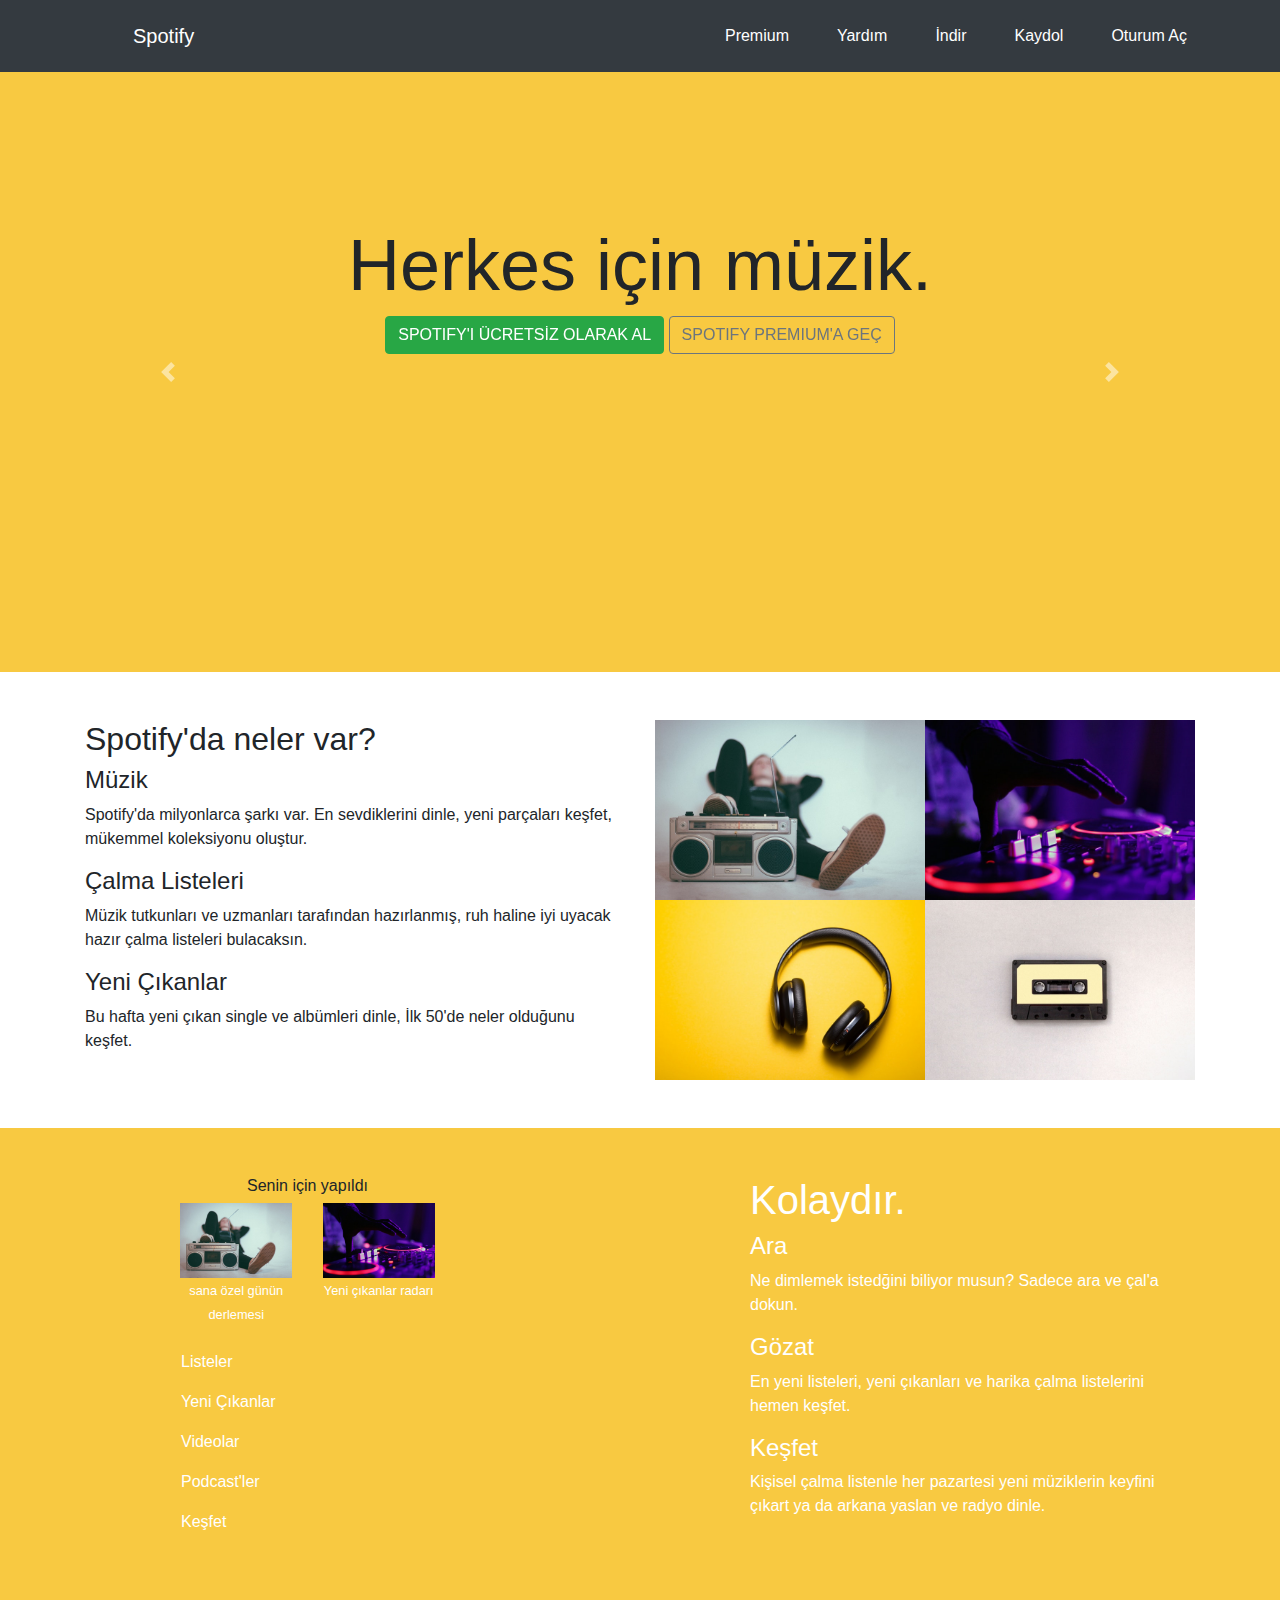
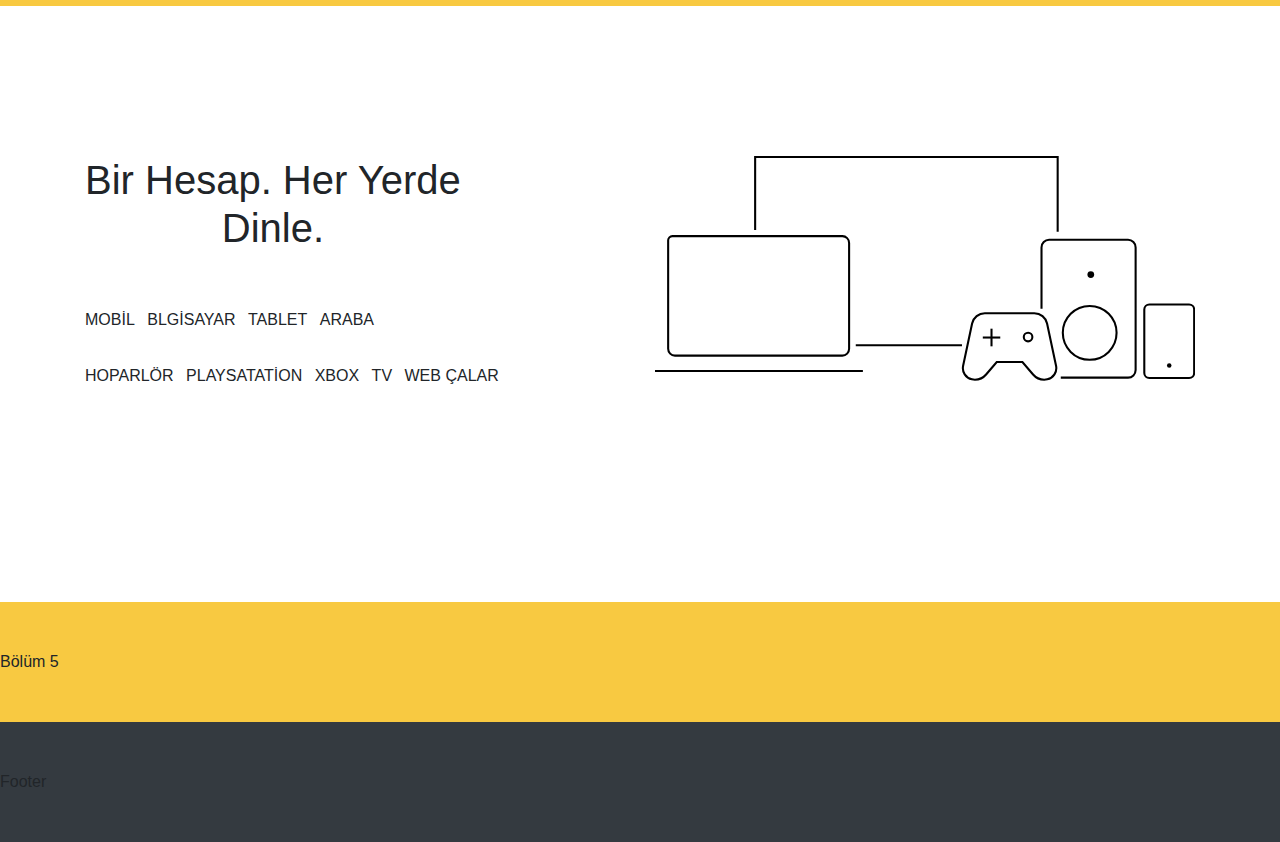
==== spotify denemesi/index.html @ e859c632 "Initial commit" ====
<!DOCTYPE html>
<html lang="en" dir="ltr">
  <head>
    <meta charset="utf-8">
    <meta name="viewport" content="width=device-width, initial-scale=1, maximum-scale=1, user-scalable=no">
    <link rel="stylesheet" href="css/bootstrap.min.css">
    <link rel="stylesheet" href="css/style.css">
    <title></title>
  </head>
  <body>
    <nav class="navbar navbar-dark bg-dark navbar-expand-lg text-white">
        <!-- py-2 aşağıdan ve yukarıdan 2 padding koy demek -->
      <div class="container py-2">
        <a href="#" class="navbar-brand pl-5">Spotify</a>

        <button type="button" class="navbar-toggler" data-toggle="collapse" data-target="#navbar-spotify" aria-controls="navbar-spotify">
          <span class="navbar-toggler-icon"></span>
        </button>
        <div class="collapse navbar-collapse" id="navbar-spotify">
            <ul class="navbar-nav ml-auto">

              <!-- px-3 sagdan ve soldan 3 padding koy demek -->
              <li class="navbar-item px-3">
                <a href="#" class="nav-link text-white">Premium</a>
              </li>

              <li class="navbar-item px-3">
                <a href="#" class="nav-link text-white">Yardım</a>
              </li>

              <li class="navbar-item px-3">
                <a href="#" class="nav-link text-white">İndir</a>
              </li>

              <li class="navbar-item px-3">
                <a href="#" class="nav-link text-white">Kaydol</a>
              </li>
              <!-- pl-3 sadece soldan 3 padding koy demek -->
              <li class="navbar-item pl-3">
                <a href="#" class="nav-link text-white">Oturum Aç</a>
              </li>
            </ul>
        </div>
      </div>
    </nav>

    <section class="bg-yellow py-6">
      <div class="container">
         <div id="spotify-slider" class="carousel slide" data-ride="carousel">
        <div class="carousel-inner text-center" style="height:300px;">
          <div class="carousel-item active">
              <h1 class="display-3">Herkes için müzik.</h1>
              <a href="#" class="btn btn-success">SPOTIFY'I ÜCRETSİZ OLARAK AL</a>
              <a href="#" class="btn btn-outline-secondary">SPOTIFY PREMIUM'A GEÇ</a>
          </div>
          <div class="carousel-item">
              <h1 class="display-3">Tüm ailen için Premium.<br>Sadece 20,99TL.</h1>
                <a href="#" class="btn btn-success">DAHA FAZLA BİLGİ</a>
          </div>
          <div class="carousel-item">
              <h1 class="display-3">Öğrenciler 50% <br>indirim alır.</h1>
                <a href="#" class="btn btn-success">DAHA FAZLA BİLGİ</a>
          </div>
          <div class="carousel-item">
              <h1 class="display-3">Spotify'ı Playstation ve <BR> Xbox One'da çal.</h1>
                <a href="#" class="btn btn-success">DAHA FAZLA BİLGİ</a>
          </div>
        </div>
        <a href="#spotify-slider" class="carousel-control-prev" data-slide="prev">
          <span class="carousel-control-prev-icon"></span>
        </a>
        <a href="#spotify-slider" class="carousel-control-next" data-slide="next">
          <span class="carousel-control-next-icon"></span>
        </a>
         </div>
     </div>
    </section>

    <section class="py-5">
      <div class="container">
        <div class="row">
          <div class="col-md-6">
            <h2>Spotify'da neler var?</h2>
            <h4>Müzik</h4>
            <p>Spotify'da milyonlarca şarkı var. En sevdiklerini dinle, yeni parçaları keşfet, mükemmel koleksiyonu oluştur.</p>
            <h4>Çalma Listeleri</h4>
            <p>Müzik tutkunları ve uzmanları tarafından hazırlanmış, ruh haline iyi uyacak hazır çalma listeleri bulacaksın.</p>
            <h4>Yeni Çıkanlar</h4>
            <p>Bu hafta yeni çıkan single ve albümleri dinle, İlk 50'de neler olduğunu keşfet.</p>
          </div>
          <div class="col-md-6">
            <div class="row no-gutters"><!-- no gutters fazlalıkları atar-->
              <div class="col-6 col-md-12 col-lg-6">
                <img src="test.jpg" class="img-fluid" alt="">
              </div>
              <div class="col-6 col-md-12 col-lg-6">
                <img src="test5.jpg" class="img-fluid" alt="">
              </div>
              <div class="col-6 col-md-12 col-lg-6">
                <img src="test3.jpg" class="img-fluid" alt="">
              </div>
              <div class="col-6 col-md-12 col-lg-6 d-md-none d-lg-block"><!-- d-md-none derse md den aşağısındakılerden gorunmez d-lg-block buyuk cıhazlarda tekrar gosterır-->
                <img src="test4.jpg" class="img-fluid" alt="">
              </div>

            </div>
          </div>
        </div>
      </div>
    </section>

    <section class="bg-yellow py-5">
      <div class="container">
        <div class="row">
          <div class="col-md-3 offset-md-1 d-sm-none d-md-block">
            <h6 class="text-center">Senin için yapıldı</h6>
            <div class="row">
              <div class="col-sm-6 text-center">
                  <img src="test.jpg" class="img-fluid" alt="">
                  <small class="text-white">sana özel günün derlemesi</small>
              </div>
              <div class="col-sm-6 text-center">
                  <img src="test5.jpg" class="img-fluid" alt="">
                  <small class="text-white">Yeni çıkanlar radarı</small>
              </div>
              <ul class="list-unstyled text-white m-3"><!-- listunstyled dendiği zaman basındakı noktaları siler -->
                <li class="py-2">Listeler</li>
                <li class="py-2">Yeni Çıkanlar</li>
                <li class="py-2">Videolar</li>
                <li class="py-2">Podcast'ler</li>
                <li class="py-2">Keşfet</li>
              </ul>
            </div>
          </div>
          <div class="col-md-5 offset-md-3 text-white"><!-- offsetmd1 bir birim ileri atar-->
            <h1>Kolaydır.</h1>
            <h4>Ara</h4>
            <p>Ne dimlemek istedğini biliyor musun? Sadece ara ve çal'a dokun.</p>
            <h4>Gözat</h4>
            <p>En yeni listeleri, yeni çıkanları ve harika çalma listelerini hemen keşfet.</p>
            <h4>Keşfet</h4>
            <p>Kişisel çalma listenle her pazartesi yeni müziklerin keyfini çıkart ya da arkana yaslan ve radyo dinle.</p>
         </div>

       </div>
     </div>
    </section>

    <section class="py-6">
      <div class="container">
        <div class="row">
          <div class="col-md-12 col-lg-6">
              <h1 class="text-center float-lg-left">Bir Hesap. Her Yerde <br>Dinle.</h1>
              <ul class="list-inline mt-5 text-center float-lg-left">
                <li class="list-inline-item">MOBİL</li>
                <li class="list-inline-item">BLGİSAYAR</li>
                <li class="list-inline-item">TABLET</li>
                <li class="list-inline-item">ARABA</li>
              </ul>
              <ul class="list-inline mt-3 pb-5 text-center float-lg-left">
                <li class="list-inline-item">HOPARLÖR</li>
                <li class="list-inline-item">PLAYSATATİON</li>
                <li class="list-inline-item">XBOX</li>
                <li class="list-inline-item">TV</li>
                <li class="list-inline-item">WEB ÇALAR</li>
              </ul>
          </div>
          <div class="col-md-8 offset-md-2 col-lg-6 offset-lg-0">
              <img src="devicesAB.svg" class="img-fluid" alt="">
          </div>
        </div>

      </div>

    </section>

    <section class="bg-yellow py-5">Bölüm 5</section>




    <footer class="bg-dark py-5">Footer</footer>
  <script src="js/jquery.js" charset="utf-8"></script>
  <script src="js/popper.min.js" charset="utf-8"></script>
  <script src="js/bootstrap.min.js" charset="utf-8"></script>
  </body>
</html>
---- spotify denemesi/css/style.css ----
.bg-yellow{
  background-color: #f8c941 !important;
}
.py-6{
  padding: 150px 0px;
}
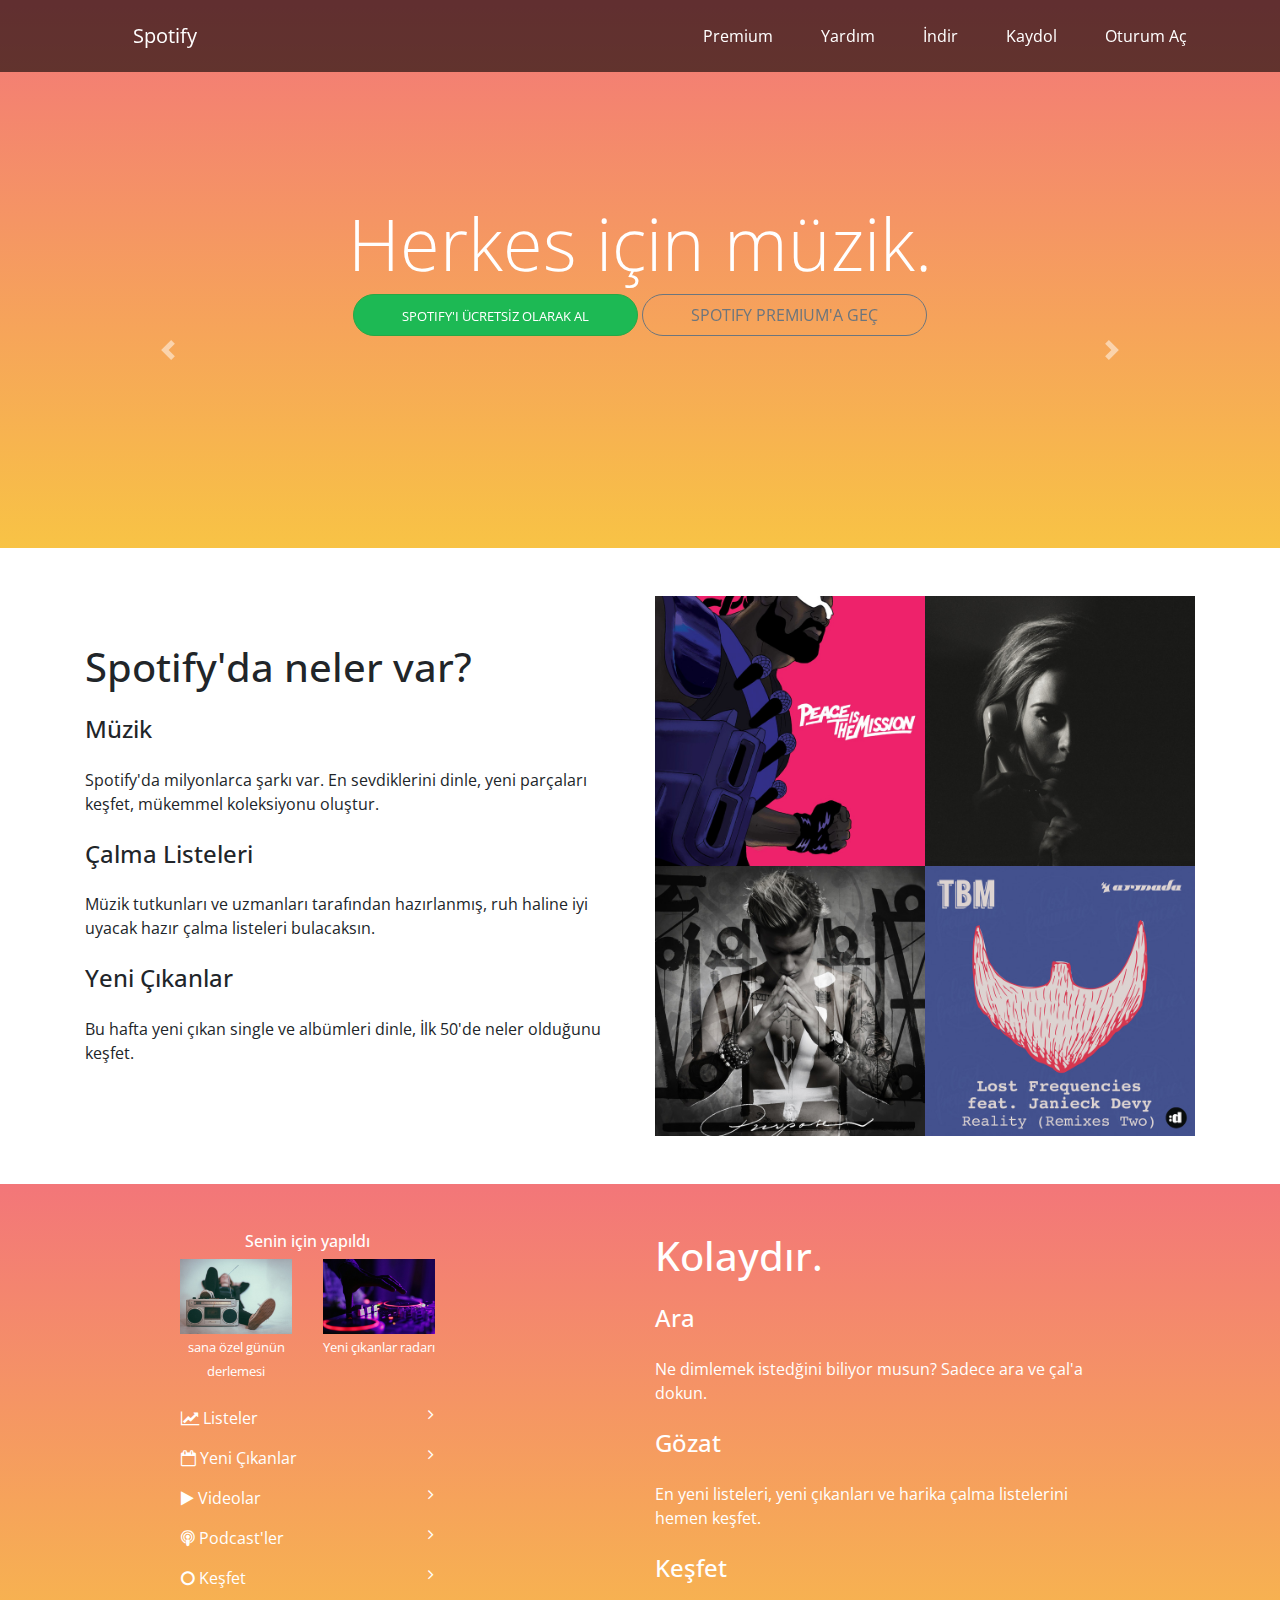
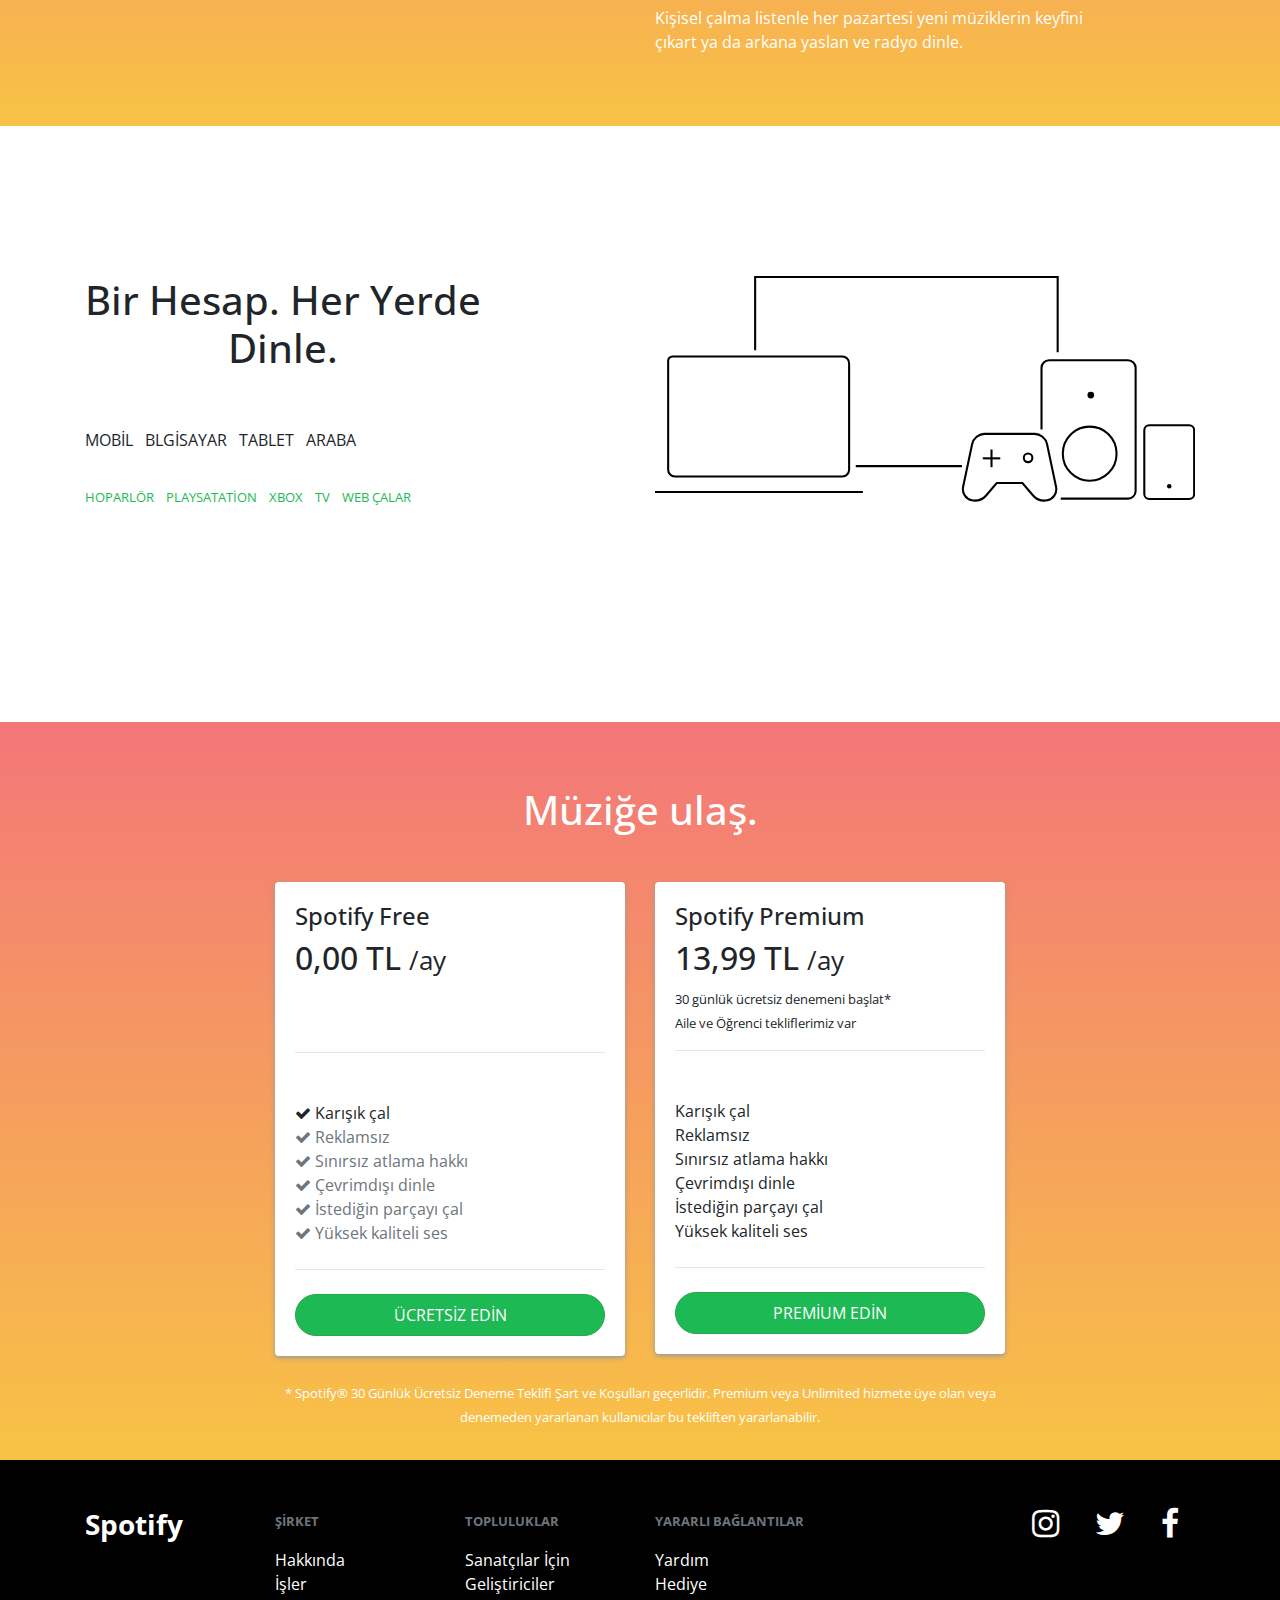
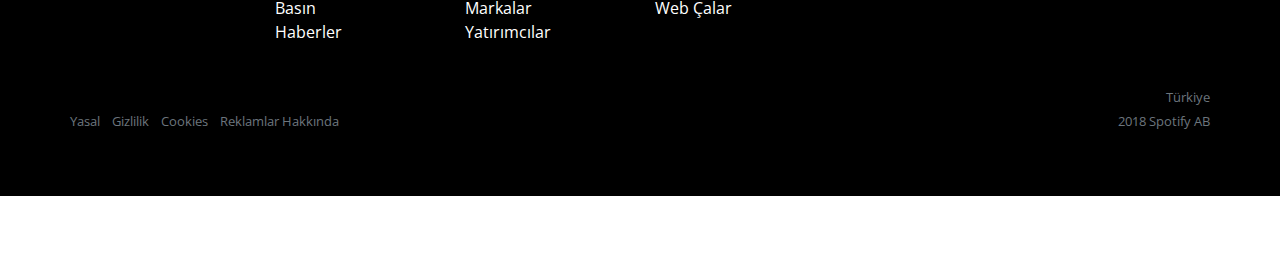
==== commit 6e489c13: "spotify" ====
--- a/spotify denemesi/index.html
+++ b/spotify denemesi/index.html
@@ -4,16 +4,18 @@
     <meta charset="utf-8">
     <meta name="viewport" content="width=device-width, initial-scale=1, maximum-scale=1, user-scalable=no">
     <link rel="stylesheet" href="css/bootstrap.min.css">
+    <link rel="stylesheet" href="https://stackpath.bootstrapcdn.com/font-awesome/4.7.0/css/font-awesome.min.css">
+    <link href="https://fonts.googleapis.com/css?family=Open+Sans:700" rel="stylesheet">
     <link rel="stylesheet" href="css/style.css">
     <title></title>
   </head>
   <body>
-    <nav class="navbar navbar-dark bg-dark navbar-expand-lg text-white">
+    <nav class="navbar navbar-dark bg-soft-black navbar-expand-lg text-white sticky-top">
         <!-- py-2 aşağıdan ve yukarıdan 2 padding koy demek -->
       <div class="container py-2">
         <a href="#" class="navbar-brand pl-5">Spotify</a>
 
-        <button type="button" class="navbar-toggler" data-toggle="collapse" data-target="#navbar-spotify" aria-controls="navbar-spotify">
+        <button type="button" class="navbar-toggler border-0" data-toggle="collapse" data-target="#navbar-spotify" aria-controls="navbar-spotify">
           <span class="navbar-toggler-icon"></span>
         </button>
         <div class="collapse navbar-collapse" id="navbar-spotify">
@@ -44,26 +46,26 @@
       </div>
     </nav>
 
-    <section class="bg-yellow py-6">
+    <section class="gradient pb-5 pt-6">
       <div class="container">
          <div id="spotify-slider" class="carousel slide" data-ride="carousel">
-        <div class="carousel-inner text-center" style="height:300px;">
+        <div class="carousel-inner text-center text-white" style="height:300px;">
           <div class="carousel-item active">
               <h1 class="display-3">Herkes için müzik.</h1>
-              <a href="#" class="btn btn-success">SPOTIFY'I ÜCRETSİZ OLARAK AL</a>
-              <a href="#" class="btn btn-outline-secondary">SPOTIFY PREMIUM'A GEÇ</a>
+              <a href="#" class="btn btn-success py-2 px-5"><small>SPOTIFY'I ÜCRETSİZ OLARAK AL</small></a>
+              <a href="#" class="btn btn-outline-secondary py-2 px-5">SPOTIFY PREMIUM'A GEÇ</a>
           </div>
           <div class="carousel-item">
               <h1 class="display-3">Tüm ailen için Premium.<br>Sadece 20,99TL.</h1>
-                <a href="#" class="btn btn-success">DAHA FAZLA BİLGİ</a>
+                <a href="#" class="btn btn-success py-2 px-5"><small>DAHA FAZLA BİLGİ</small></a>
           </div>
           <div class="carousel-item">
               <h1 class="display-3">Öğrenciler 50% <br>indirim alır.</h1>
-                <a href="#" class="btn btn-success">DAHA FAZLA BİLGİ</a>
+                <a href="#" class="btn btn-success py-2 px-5"><small>DAHA FAZLA BİLGİ</small></a>
           </div>
           <div class="carousel-item">
               <h1 class="display-3">Spotify'ı Playstation ve <BR> Xbox One'da çal.</h1>
-                <a href="#" class="btn btn-success">DAHA FAZLA BİLGİ</a>
+                <a href="#" class="btn btn-success py-2 px-5"><small>DAHA FAZLA BİLGİ</small></a>
           </div>
         </div>
         <a href="#spotify-slider" class="carousel-control-prev" data-slide="prev">
@@ -78,29 +80,29 @@
 
     <section class="py-5">
       <div class="container">
-        <div class="row">
+        <div class="row align-items-center">
           <div class="col-md-6">
-            <h2>Spotify'da neler var?</h2>
-            <h4>Müzik</h4>
-            <p>Spotify'da milyonlarca şarkı var. En sevdiklerini dinle, yeni parçaları keşfet, mükemmel koleksiyonu oluştur.</p>
-            <h4>Çalma Listeleri</h4>
-            <p>Müzik tutkunları ve uzmanları tarafından hazırlanmış, ruh haline iyi uyacak hazır çalma listeleri bulacaksın.</p>
-            <h4>Yeni Çıkanlar</h4>
-            <p>Bu hafta yeni çıkan single ve albümleri dinle, İlk 50'de neler olduğunu keşfet.</p>
+            <h1 class="mb-4">Spotify'da neler var?</h1>
+            <h4 class="mb-4">Müzik</h4>
+            <p class="mb-4">Spotify'da milyonlarca şarkı var. En sevdiklerini dinle, yeni parçaları keşfet, mükemmel koleksiyonu oluştur.</p>
+            <h4 class="mb-4">Çalma Listeleri</h4>
+            <p class="mb-4">Müzik tutkunları ve uzmanları tarafından hazırlanmış, ruh haline iyi uyacak hazır çalma listeleri bulacaksın.</p>
+            <h4  class="mb-4">Yeni Çıkanlar</h4>
+            <p class="mb-4">Bu hafta yeni çıkan single ve albümleri dinle, İlk 50'de neler olduğunu keşfet.</p>
           </div>
           <div class="col-md-6">
             <div class="row no-gutters"><!-- no gutters fazlalıkları atar-->
               <div class="col-6 col-md-12 col-lg-6">
-                <img src="test.jpg" class="img-fluid" alt="">
+                <img src="1.jpg" class="img-fluid" alt="">
               </div>
               <div class="col-6 col-md-12 col-lg-6">
-                <img src="test5.jpg" class="img-fluid" alt="">
+                <img src="2.jpg" class="img-fluid" alt="">
               </div>
               <div class="col-6 col-md-12 col-lg-6">
-                <img src="test3.jpg" class="img-fluid" alt="">
+                <img src="3.jpg" class="img-fluid" alt="">
               </div>
               <div class="col-6 col-md-12 col-lg-6 d-md-none d-lg-block"><!-- d-md-none derse md den aşağısındakılerden gorunmez d-lg-block buyuk cıhazlarda tekrar gosterır-->
-                <img src="test4.jpg" class="img-fluid" alt="">
+                <img src="4.jpg" class="img-fluid" alt="">
               </div>
 
             </div>
@@ -109,11 +111,11 @@
       </div>
     </section>
 
-    <section class="bg-yellow py-5">
+    <section class="gradient py-5">
       <div class="container">
         <div class="row">
           <div class="col-md-3 offset-md-1 d-sm-none d-md-block">
-            <h6 class="text-center">Senin için yapıldı</h6>
+            <h6 class="text-center text-white">Senin için yapıldı</h6>
             <div class="row">
               <div class="col-sm-6 text-center">
                   <img src="test.jpg" class="img-fluid" alt="">
@@ -123,23 +125,39 @@
                   <img src="test5.jpg" class="img-fluid" alt="">
                   <small class="text-white">Yeni çıkanlar radarı</small>
               </div>
-              <ul class="list-unstyled text-white m-3"><!-- listunstyled dendiği zaman basındakı noktaları siler -->
-                <li class="py-2">Listeler</li>
-                <li class="py-2">Yeni Çıkanlar</li>
-                <li class="py-2">Videolar</li>
-                <li class="py-2">Podcast'ler</li>
-                <li class="py-2">Keşfet</li>
+              <ul class="list-unstyled text-white m-3" style="width:100%;"><!-- listunstyled dendiği zaman basındakı noktaları siler -->
+                <li class="py-2">
+                    <i class="fa fa-line-chart" aria-hidden="true"></i>
+                    Listeler
+                    <i class="fa fa-angle-right float-right" aria-hidden="true"></i>
+                </li>
+                    <li class="py-2">
+                    <i class="fa fa-calendar-o" aria-hidden="true"></i>
+                      Yeni Çıkanlar
+                    <i class="fa fa-angle-right float-right" aria-hidden="true"></i></li>
+                <li class="py-2">
+                      <i class="fa fa-play" aria-hidden="true"></i>
+                       Videolar
+                      <i class="fa fa-angle-right float-right" aria-hidden="true"></i></li>
+                <li class="py-2">
+                      <i class="fa fa-podcast" aria-hidden="true"></i>
+                      Podcast'ler
+                      <i class="fa fa-angle-right float-right" aria-hidden="true"></i></li>
+                <li class="py-2">
+                      <i class="fa fa-circle-o" aria-hidden="true"></i>
+                      Keşfet
+                      <i class="fa fa-angle-right float-right" aria-hidden="true"></i></li>
               </ul>
             </div>
           </div>
-          <div class="col-md-5 offset-md-3 text-white"><!-- offsetmd1 bir birim ileri atar-->
-            <h1>Kolaydır.</h1>
-            <h4>Ara</h4>
-            <p>Ne dimlemek istedğini biliyor musun? Sadece ara ve çal'a dokun.</p>
-            <h4>Gözat</h4>
-            <p>En yeni listeleri, yeni çıkanları ve harika çalma listelerini hemen keşfet.</p>
-            <h4>Keşfet</h4>
-            <p>Kişisel çalma listenle her pazartesi yeni müziklerin keyfini çıkart ya da arkana yaslan ve radyo dinle.</p>
+          <div class="col-md-5 offset-md-2 text-white"><!-- offsetmd1 bir birim ileri atar-->
+            <h1 class="mb-4">Kolaydır.</h1>
+            <h4 class="mb-4">Ara</h4>
+            <p class="mb-4">Ne dimlemek istedğini biliyor musun? Sadece ara ve çal'a dokun.</p>
+            <h4 class="mb-4">Gözat</h4>
+            <p class="mb-4">En yeni listeleri, yeni çıkanları ve harika çalma listelerini hemen keşfet.</p>
+            <h4 class="mb-4">Keşfet</h4>
+            <p class="mb-4">Kişisel çalma listenle her pazartesi yeni müziklerin keyfini çıkart ya da arkana yaslan ve radyo dinle.</p>
          </div>
 
        </div>
@@ -158,11 +176,11 @@
                 <li class="list-inline-item">ARABA</li>
               </ul>
               <ul class="list-inline mt-3 pb-5 text-center float-lg-left">
-                <li class="list-inline-item">HOPARLÖR</li>
-                <li class="list-inline-item">PLAYSATATİON</li>
-                <li class="list-inline-item">XBOX</li>
-                <li class="list-inline-item">TV</li>
-                <li class="list-inline-item">WEB ÇALAR</li>
+                <li class="list-inline-item green-color"><small>HOPARLÖR</small></li>
+                <li class="list-inline-item green-color"><small>PLAYSATATİON</small></li>
+                <li class="list-inline-item green-color"><small>XBOX</small></li>
+                <li class="list-inline-item green-color"><small>TV</small></li>
+                <li class="list-inline-item green-color"><small>WEB ÇALAR</small></li>
               </ul>
           </div>
           <div class="col-md-8 offset-md-2 col-lg-6 offset-lg-0">
@@ -174,12 +192,123 @@
 
     </section>
 
-    <section class="bg-yellow py-5">Bölüm 5</section>
-
-
-
-
-    <footer class="bg-dark py-5">Footer</footer>
+    <section class="gradient py-3">
+      <div class="container">
+        <h1 class="text-center text-white my-5">Müziğe ulaş.</h1>
+        <div class="row">
+          <div class="col-md-4 offset-md-2">
+            <div class="card mb-4 border-0 shadow">
+              <div class="card-body">
+                <h4>Spotify Free</h4>
+                <h2 style="margin-bottom:74px;">0,00 TL <small>/ay</small> </h2>
+                <hr class="mb-5">
+                <ul class="list-unstyled">
+                  <li>
+                    <i class="fa fa-check" aria-hidden="true"></i>
+                    Karışık çal
+                  </li>
+                  <li class="text-muted">
+                    <i class="fa fa-check" aria-hidden="true"></i>
+                     Reklamsız
+                  </li>
+                  <li class="text-muted">
+                    <i class="fa fa-check" aria-hidden="true"></i>
+                     Sınırsız atlama hakkı
+                  </li>
+                  <li class="text-muted">
+                    <i class="fa fa-check" aria-hidden="true"></i>
+                     Çevrimdışı dinle
+                  </li>
+                  <li class="text-muted"><i class="fa fa-check" aria-hidden="true"></i>
+                     İstediğin parçayı çal
+                  </li>
+                  <li class="text-muted"><i class="fa fa-check" aria-hidden="true"></i>
+                     Yüksek kaliteli ses
+                  </li>
+                </ul>
+                <hr class="my-4">
+                <a href="#" class="btn btn-success btn-block py-2">ÜCRETSİZ EDİN</a>
+              </div>
+            </div>
+          </div>
+          <div class="col-md-4">
+            <div class="card mb-4 border-0 shadow">
+              <div class="card-body">
+                <h4>Spotify Premium</h4>
+                <h2>13,99 TL <small>/ay</small> </h2>
+                <small>30 günlük ücretsiz denemeni başlat* <br>Aile ve Öğrenci tekliflerimiz var</small>
+                <hr class="mb-5">
+                <ul class="list-unstyled">
+                  <li>Karışık çal</li>
+                  <li class="">Reklamsız</li>
+                  <li class="">Sınırsız atlama hakkı</li>
+                  <li class="">Çevrimdışı dinle</li>
+                  <li class="">İstediğin parçayı çal</li>
+                  <li class="">Yüksek kaliteli ses</li>
+                </ul>
+                <hr class="my-4">
+                <a href="#" class="btn btn-success btn-block py-2">PREMİUM EDİN</a>
+              </div>
+            </div>
+          </div>
+          <div class="col-md-8 offset-md-2">
+              <p class="text-center text-white"><small>* Spotify® 30 Günlük Ücretsiz Deneme Teklifi Şart ve Koşulları geçerlidir. Premium veya Unlimited hizmete üye olan veya denemeden yararlanan kullanıcılar bu tekliften yararlanabilir.</small></p>
+          </div>
+        </div>
+      </div>
+    </section>
+
+    <footer class="bg-black py-5">
+      <div class="container">
+        <div class="row text-white">
+          <div class="col-md-2">
+          <h3><b>Spotify</b></h3>
+          </div>
+          <div class="col-md-2">
+            <ul class="list-unstyled">
+              <li class="text-muted mb-3"><small><b>ŞİRKET</b></small></li>
+              <li>Hakkında</li>
+              <li>İşler</li>
+              <li>Basın</li>
+              <li>Haberler</li>
+            </ul>
+          </div>
+          <div class="col-md-2">
+            <ul class="list-unstyled">
+              <li class="text-muted mb-3"><small><b>TOPLULUKLAR</b></small></li>
+              <li>Sanatçılar İçin</li>
+              <li>Geliştiriciler</li>
+              <li>Markalar</li>
+              <li>Yatırımcılar</li>
+            </ul>
+          </div>
+          <div class="col-md-2">
+            <ul class="list-unstyled">
+              <li class="text-muted mb-3"><small><b>YARARLI BAĞLANTILAR</b></small></li>
+              <li>Yardım</li>
+              <li>Hediye</li>
+              <li>Web Çalar</li>
+            </ul>
+          </div>
+          <div class="col-md-4 text-right">
+            <i class="fa fa-instagram fa-2x mx-3" aria-hidden="true"></i>
+            <i class="fa fa-twitter fa-2x mx-3" aria-hidden="true"></i>
+            <i class="fa fa-facebook fa-2x mx-3" aria-hidden="true"></i>
+
+          </div>
+          <div class="clearfix"></div><!-- satırı boydan boya kaplıyor -->
+
+              <ul class="list-inline mt-5">
+                <li class="list-inline-item"><a href="#" class="text-white text-muted"><small>Yasal</small></a></li>
+                <li class="list-inline-item"><a href="#" class="text-white  text-muted"><small>Gizlilik</small></a></li>
+                <li class="list-inline-item"><a href="#" class="text-white  text-muted"><small>Cookies</small></a></li>
+                <li class="list-inline-item"><a href="#" class="text-white  text-muted"><small>Reklamlar Hakkında</small></a></li>
+              </ul>
+
+          <p class="mt-4 ml-auto text-muted text-right"><small>Türkiye <br>2018 Spotify AB</small></p>
+        </div>
+      </div>
+    </footer>
   <script src="js/jquery.js" charset="utf-8"></script>
   <script src="js/popper.min.js" charset="utf-8"></script>
   <script src="js/bootstrap.min.js" charset="utf-8"></script>
--- a/spotify denemesi/css/style.css
+++ b/spotify denemesi/css/style.css
@@ -1,3 +1,15 @@
+
+body{
+  font-family: 'Open Sans', sans-serif !important;
+  margin-top: -72px;
+}
+@media (max-width:992px) {
+
+    .display-3 {
+      font-size: 35px !important;
+    }
+
+}
 
 .bg-yellow{
   background-color: #f8c941 !important;
@@ -5,3 +17,29 @@
 .py-6{
   padding: 150px 0px;
 }
+.pt-6{
+  padding-top: 200px;
+}
+.bg-black{
+  background-color: #000;
+}
+.bg-soft-black{
+  background-color: #00000099;
+}
+.gradient{
+  background: linear-gradient(#f37679,#f8c345);
+}
+
+.green-color{
+  color: #1DB954 !important;
+}
+.btn-success{
+  background-color: #1DB954 !important;
+  border-radius: 50px;
+}
+.btn-outline-secondary{
+  border-radius: 50px;
+}
+.shadow{
+    box-shadow: 0px 2px 5px #999 !important;
+}
